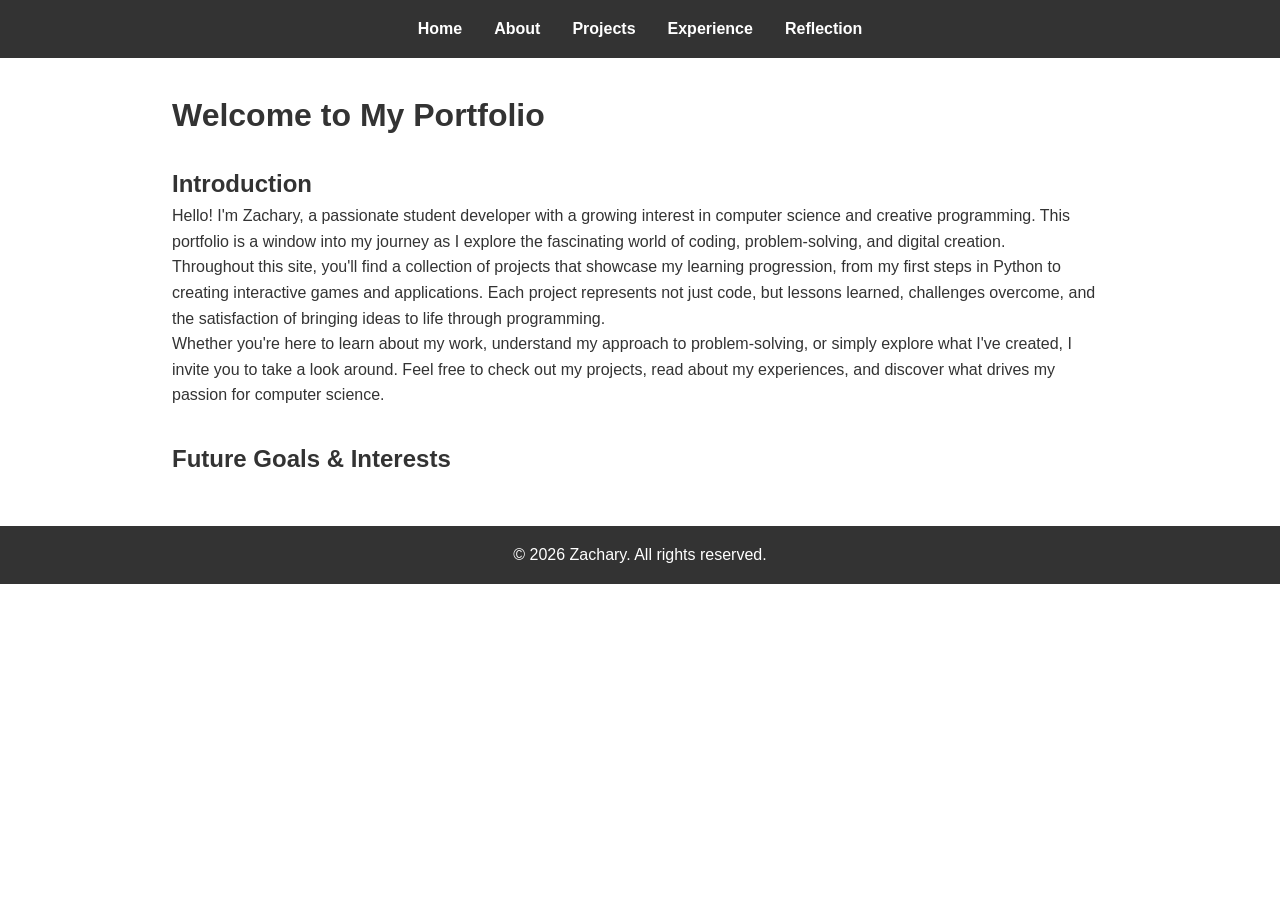
==== index.html @ 99aa601d "Add warm introduction section to homepage" ====
<!DOCTYPE html>
<html lang="en">
<head>
    <meta charset="UTF-8">
    <meta name="viewport" content="width=device-width, initial-scale=1.0">
    <title>Home - Portfolio</title>
    <link rel="stylesheet" href="style.css">
</head>
<body>
    <nav>
        <ul>
            <li><a href="index.html">Home</a></li>
            <li><a href="about.html">About</a></li>
            <li><a href="projects.html">Projects</a></li>
            <li><a href="experience.html">Experience</a></li>
            <li><a href="reflection.html">Reflection</a></li>
        </ul>
    </nav>

    <main>
        <h1>Welcome to My Portfolio</h1>
        
        <section>
            <h2>Introduction</h2>
            <p>Hello! I'm Zachary, a passionate student developer with a growing interest in computer science and creative programming. This portfolio is a window into my journey as I explore the fascinating world of coding, problem-solving, and digital creation.</p>
            <p>Throughout this site, you'll find a collection of projects that showcase my learning progression, from my first steps in Python to creating interactive games and applications. Each project represents not just code, but lessons learned, challenges overcome, and the satisfaction of bringing ideas to life through programming.</p>
            <p>Whether you're here to learn about my work, understand my approach to problem-solving, or simply explore what I've created, I invite you to take a look around. Feel free to check out my projects, read about my experiences, and discover what drives my passion for computer science.</p>
        </section>

        <section>
            <h2>Future Goals & Interests</h2>
            <!-- ADD YOUR FUTURE GOALS AND INTERESTS HERE -->
        </section>
    </main>

    <footer>
        <p>&copy; 2026 Zachary. All rights reserved.</p>
    </footer>
</body>
</html>
---- style.css ----
/* Portfolio Stylesheet */

* {
    margin: 0;
    padding: 0;
    box-sizing: border-box;
}

body {
    font-family: Arial, sans-serif;
    line-height: 1.6;
    color: #333;
}

/* Navigation */
nav {
    background-color: #333;
    padding: 1rem 0;
    position: sticky;
    top: 0;
}

nav ul {
    list-style: none;
    display: flex;
    justify-content: center;
    gap: 2rem;
}

nav a {
    color: white;
    text-decoration: none;
    font-weight: bold;
}

nav a:hover {
    color: #ddd;
}

/* Main Content */
main {
    max-width: 1000px;
    margin: 2rem auto;
    padding: 0 2rem;
}

h1 {
    margin-bottom: 1.5rem;
    color: #333;
}

section {
    margin-bottom: 2rem;
}

/* Footer */
footer {
    background-color: #333;
    color: white;
    text-align: center;
    padding: 1rem;
    margin-top: 3rem;
}

/* Responsive Design */
@media (max-width: 768px) {
    nav ul {
        flex-direction: column;
        gap: 0.5rem;
        text-align: center;
    }

    main {
        padding: 0 1rem;
    }
}
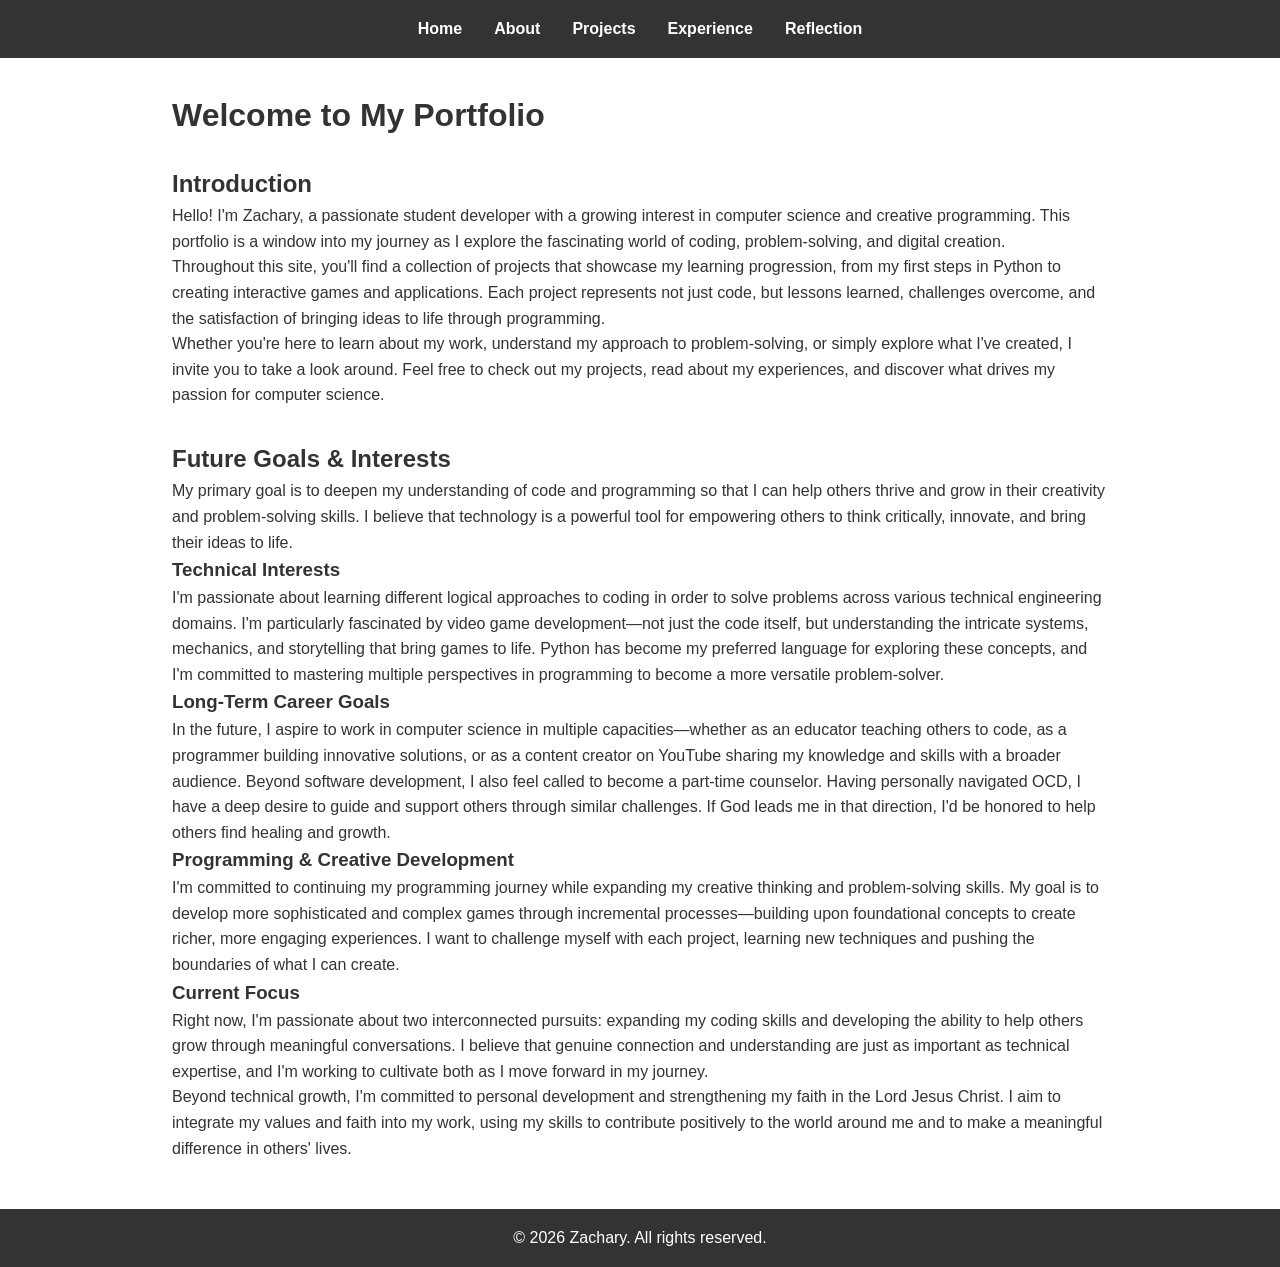
==== commit 0ed16057: "Add Programming & Creative Development section focusing on creating complex games through incrementa" ====
--- a/index.html
+++ b/index.html
@@ -29,7 +29,21 @@
 
         <section>
             <h2>Future Goals & Interests</h2>
-            <!-- ADD YOUR FUTURE GOALS AND INTERESTS HERE -->
+            <p>My primary goal is to deepen my understanding of code and programming so that I can help others thrive and grow in their creativity and problem-solving skills. I believe that technology is a powerful tool for empowering others to think critically, innovate, and bring their ideas to life.</p>
+            
+            <h3>Technical Interests</h3>
+            <p>I'm passionate about learning different logical approaches to coding in order to solve problems across various technical engineering domains. I'm particularly fascinated by video game development—not just the code itself, but understanding the intricate systems, mechanics, and storytelling that bring games to life. Python has become my preferred language for exploring these concepts, and I'm committed to mastering multiple perspectives in programming to become a more versatile problem-solver.</p>
+            
+            <h3>Long-Term Career Goals</h3>
+            <p>In the future, I aspire to work in computer science in multiple capacities—whether as an educator teaching others to code, as a programmer building innovative solutions, or as a content creator on YouTube sharing my knowledge and skills with a broader audience. Beyond software development, I also feel called to become a part-time counselor. Having personally navigated OCD, I have a deep desire to guide and support others through similar challenges. If God leads me in that direction, I'd be honored to help others find healing and growth.</p>
+            
+            <h3>Programming & Creative Development</h3>
+            <p>I'm committed to continuing my programming journey while expanding my creative thinking and problem-solving skills. My goal is to develop more sophisticated and complex games through incremental processes—building upon foundational concepts to create richer, more engaging experiences. I want to challenge myself with each project, learning new techniques and pushing the boundaries of what I can create.</p>
+            
+            <h3>Current Focus</h3>
+            <p>Right now, I'm passionate about two interconnected pursuits: expanding my coding skills and developing the ability to help others grow through meaningful conversations. I believe that genuine connection and understanding are just as important as technical expertise, and I'm working to cultivate both as I move forward in my journey.</p>
+            
+            <p>Beyond technical growth, I'm committed to personal development and strengthening my faith in the Lord Jesus Christ. I aim to integrate my values and faith into my work, using my skills to contribute positively to the world around me and to make a meaningful difference in others' lives.</p>
         </section>
     </main>
 
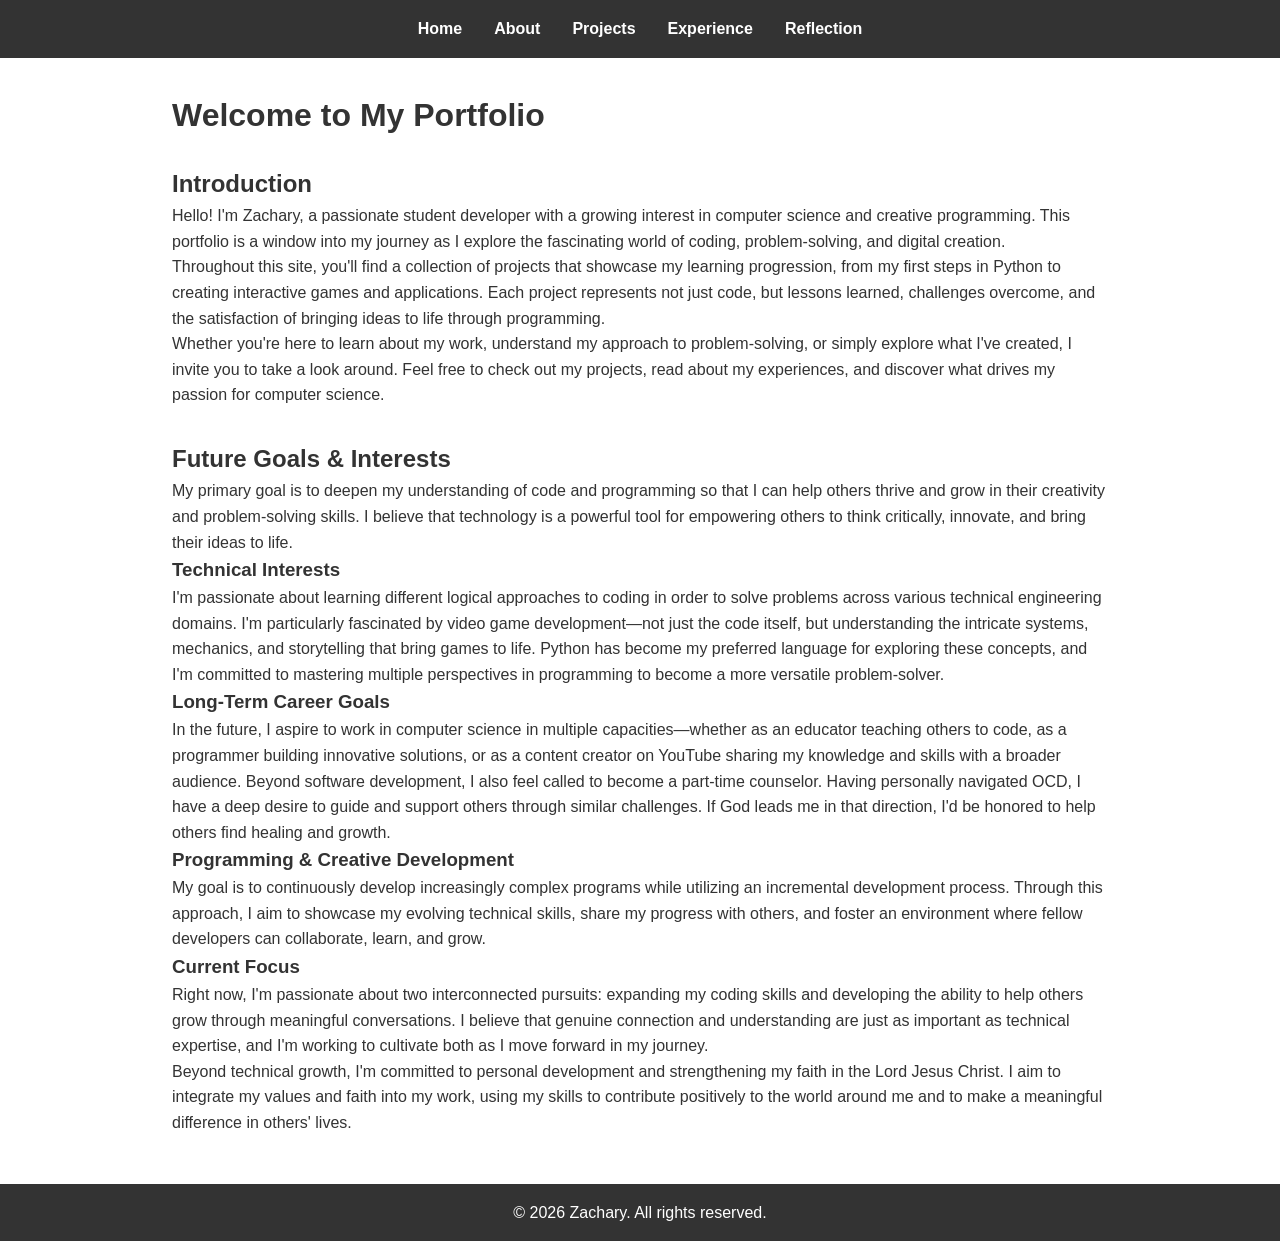
==== commit 4d665576: "Update index.html" ====
--- a/index.html
+++ b/index.html
@@ -19,7 +19,7 @@
 
     <main>
         <h1>Welcome to My Portfolio</h1>
-        
+
         <section>
             <h2>Introduction</h2>
             <p>Hello! I'm Zachary, a passionate student developer with a growing interest in computer science and creative programming. This portfolio is a window into my journey as I explore the fascinating world of coding, problem-solving, and digital creation.</p>
@@ -38,7 +38,7 @@
             <p>In the future, I aspire to work in computer science in multiple capacities—whether as an educator teaching others to code, as a programmer building innovative solutions, or as a content creator on YouTube sharing my knowledge and skills with a broader audience. Beyond software development, I also feel called to become a part-time counselor. Having personally navigated OCD, I have a deep desire to guide and support others through similar challenges. If God leads me in that direction, I'd be honored to help others find healing and growth.</p>
             
             <h3>Programming & Creative Development</h3>
-            <p>I'm committed to continuing my programming journey while expanding my creative thinking and problem-solving skills. My goal is to develop more sophisticated and complex games through incremental processes—building upon foundational concepts to create richer, more engaging experiences. I want to challenge myself with each project, learning new techniques and pushing the boundaries of what I can create.</p>
+            <p>My goal is to continuously develop increasingly complex programs while utilizing an incremental development process. Through this approach, I aim to showcase my evolving technical skills, share my progress with others, and foster an environment where fellow developers can collaborate, learn, and grow.</p>
             
             <h3>Current Focus</h3>
             <p>Right now, I'm passionate about two interconnected pursuits: expanding my coding skills and developing the ability to help others grow through meaningful conversations. I believe that genuine connection and understanding are just as important as technical expertise, and I'm working to cultivate both as I move forward in my journey.</p>
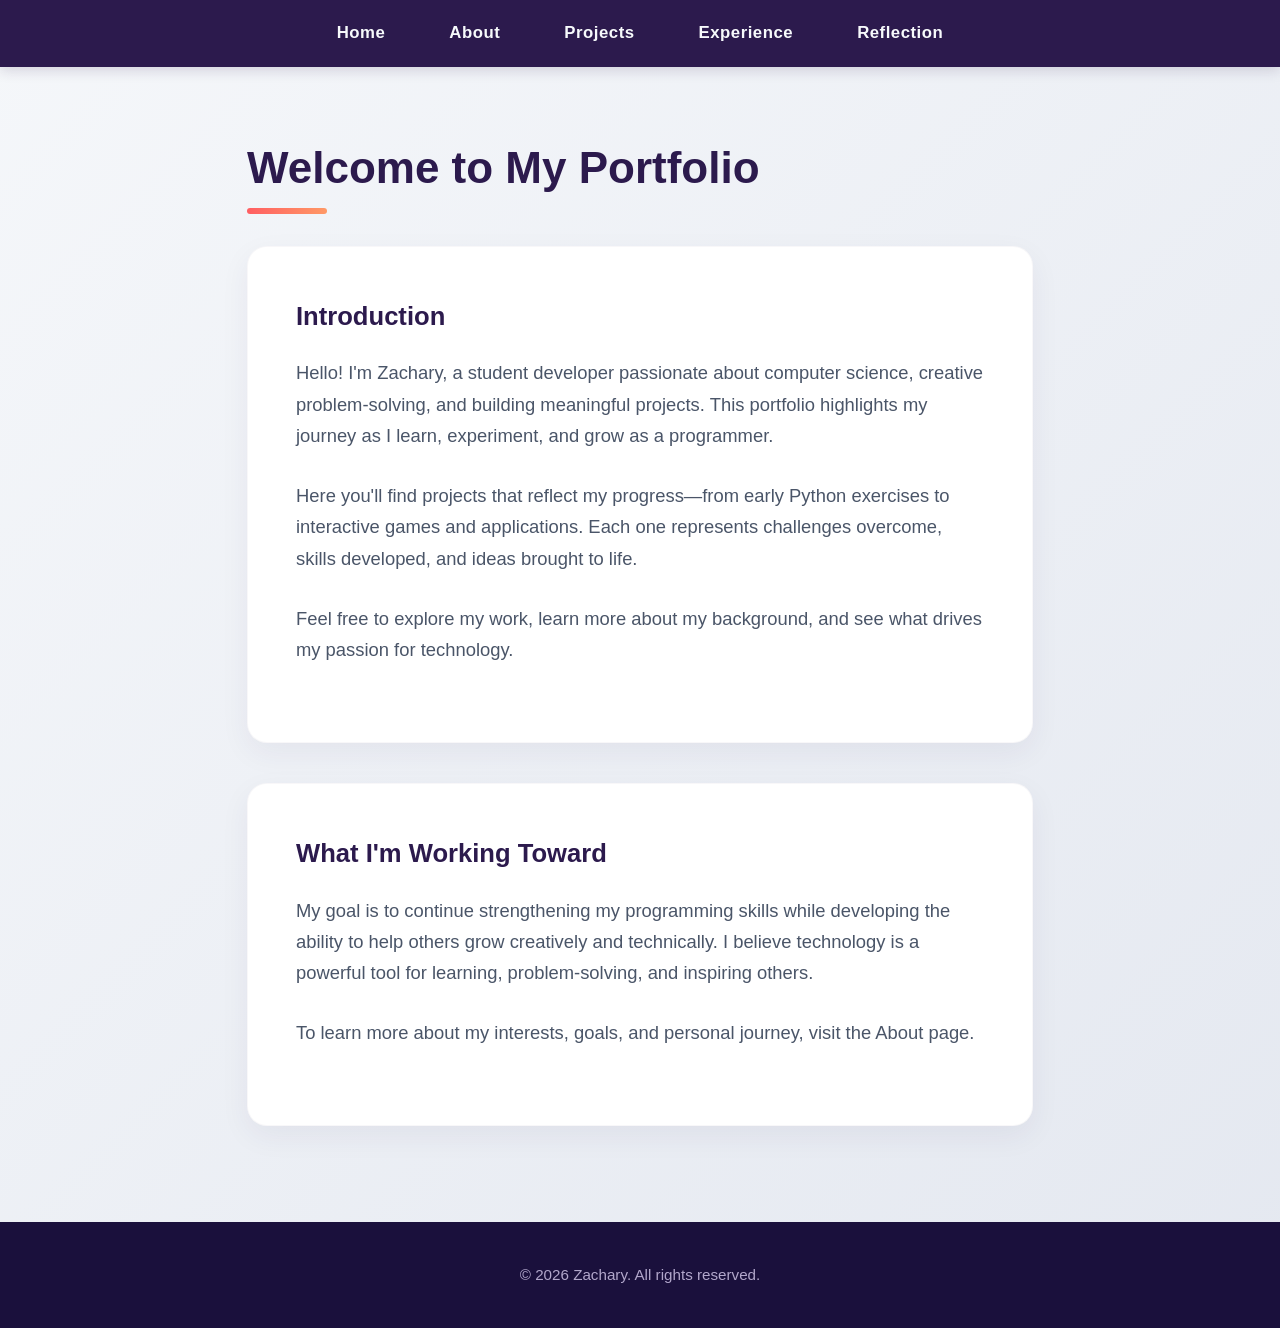
==== commit 78c22e21: "Update index.html" ====
--- a/index.html
+++ b/index.html
@@ -17,33 +17,20 @@
         </ul>
     </nav>
 
-    <main>
+    <main class="container">
         <h1>Welcome to My Portfolio</h1>
 
         <section>
             <h2>Introduction</h2>
-            <p>Hello! I'm Zachary, a passionate student developer with a growing interest in computer science and creative programming. This portfolio is a window into my journey as I explore the fascinating world of coding, problem-solving, and digital creation.</p>
-            <p>Throughout this site, you'll find a collection of projects that showcase my learning progression, from my first steps in Python to creating interactive games and applications. Each project represents not just code, but lessons learned, challenges overcome, and the satisfaction of bringing ideas to life through programming.</p>
-            <p>Whether you're here to learn about my work, understand my approach to problem-solving, or simply explore what I've created, I invite you to take a look around. Feel free to check out my projects, read about my experiences, and discover what drives my passion for computer science.</p>
+            <p>Hello! I'm Zachary, a student developer passionate about computer science, creative problem‑solving, and building meaningful projects. This portfolio highlights my journey as I learn, experiment, and grow as a programmer.</p>
+            <p>Here you'll find projects that reflect my progress—from early Python exercises to interactive games and applications. Each one represents challenges overcome, skills developed, and ideas brought to life.</p>
+            <p>Feel free to explore my work, learn more about my background, and see what drives my passion for technology.</p>
         </section>
 
         <section>
-            <h2>Future Goals & Interests</h2>
-            <p>My primary goal is to deepen my understanding of code and programming so that I can help others thrive and grow in their creativity and problem-solving skills. I believe that technology is a powerful tool for empowering others to think critically, innovate, and bring their ideas to life.</p>
-            
-            <h3>Technical Interests</h3>
-            <p>I'm passionate about learning different logical approaches to coding in order to solve problems across various technical engineering domains. I'm particularly fascinated by video game development—not just the code itself, but understanding the intricate systems, mechanics, and storytelling that bring games to life. Python has become my preferred language for exploring these concepts, and I'm committed to mastering multiple perspectives in programming to become a more versatile problem-solver.</p>
-            
-            <h3>Long-Term Career Goals</h3>
-            <p>In the future, I aspire to work in computer science in multiple capacities—whether as an educator teaching others to code, as a programmer building innovative solutions, or as a content creator on YouTube sharing my knowledge and skills with a broader audience. Beyond software development, I also feel called to become a part-time counselor. Having personally navigated OCD, I have a deep desire to guide and support others through similar challenges. If God leads me in that direction, I'd be honored to help others find healing and growth.</p>
-            
-            <h3>Programming & Creative Development</h3>
-            <p>My goal is to continuously develop increasingly complex programs while utilizing an incremental development process. Through this approach, I aim to showcase my evolving technical skills, share my progress with others, and foster an environment where fellow developers can collaborate, learn, and grow.</p>
-            
-            <h3>Current Focus</h3>
-            <p>Right now, I'm passionate about two interconnected pursuits: expanding my coding skills and developing the ability to help others grow through meaningful conversations. I believe that genuine connection and understanding are just as important as technical expertise, and I'm working to cultivate both as I move forward in my journey.</p>
-            
-            <p>Beyond technical growth, I'm committed to personal development and strengthening my faith in the Lord Jesus Christ. I aim to integrate my values and faith into my work, using my skills to contribute positively to the world around me and to make a meaningful difference in others' lives.</p>
+            <h2>What I'm Working Toward</h2>
+            <p>My goal is to continue strengthening my programming skills while developing the ability to help others grow creatively and technically. I believe technology is a powerful tool for learning, problem‑solving, and inspiring others.</p>
+            <p>To learn more about my interests, goals, and personal journey, visit the About page.</p>
         </section>
     </main>
 
--- a/style.css
+++ b/style.css
@@ -7,70 +7,166 @@
 }
 
 body {
-    font-family: Arial, sans-serif;
-    line-height: 1.6;
-    color: #333;
+    font-family: 'Quicksand', 'Segoe UI', Roboto, sans-serif;
+    line-height: 1.7;
+    color: #2d3748;
+    background: linear-gradient(135deg, #f5f7fa 0%, #e4e8f0 100%);
+    min-height: 100vh;
 }
 
 /* Navigation */
 nav {
-    background-color: #333;
-    padding: 1rem 0;
+    background-color: #2c1a4d; 
+    padding: 1.2rem 0;
     position: sticky;
     top: 0;
+    z-index: 100;
+    box-shadow: 0 4px 12px rgba(44, 26, 77, 0.15);
 }
 
 nav ul {
     list-style: none;
     display: flex;
     justify-content: center;
-    gap: 2rem;
+    gap: 2.5rem;
 }
 
 nav a {
-    color: white;
+    color: #f7fafc;
     text-decoration: none;
-    font-weight: bold;
+    font-weight: 700;
+    font-size: 1.05rem;
+    letter-spacing: 0.5px;
+    transition: all 0.3s ease;
+    padding: 0.25rem 0.75rem;
+    border-radius: 8px;
 }
 
 nav a:hover {
-    color: #ddd;
+    color: #2c1a4d;
+    background-color: #00f2fe;
+    transform: translateY(-2px);
 }
 
-/* Main Content */
+/* Main Layout */
 main {
-    max-width: 1000px;
-    margin: 2rem auto;
+    max-width: 850px;
+    margin: 4rem auto;
     padding: 0 2rem;
 }
 
 h1 {
-    margin-bottom: 1.5rem;
-    color: #333;
+    font-size: 2.75rem;
+    margin-bottom: 2.5rem;
+    color: #2c1a4d;
+    font-weight: 800;
+    position: relative;
+    display: inline-block;
 }
 
-section {
-    margin-bottom: 2rem;
+h1::after {
+    content: '';
+    position: absolute;
+    bottom: -8px;
+    left: 0;
+    width: 80px;
+    height: 6px;
+    background: linear-gradient(90deg, #ff5e62, #ff9966);
+    border-radius: 10px;
+}
+
+/* Project Cards */
+section, .project {
+    background: #ffffff;
+    padding: 3rem;
+    border-radius: 20px;
+    box-shadow: 0 10px 30px rgba(44, 26, 77, 0.06);
+    border: 1px solid rgba(44, 26, 77, 0.03);
+    margin-bottom: 2.5rem;
+}
+
+section p, .project p {
+    margin-bottom: 1.8rem;
+    font-size: 1.15rem;
+    color: #4a5568;
+}
+
+h2 {
+    color: #2c1a4d;
+    font-size: 1.6rem;
+    margin-bottom: 1.2rem;
+    font-weight: 700;
+}
+
+h3 {
+    color: #ff5e62;
+    font-size: 1.15rem;
+    margin-top: 1.5rem;
+    margin-bottom: 0.4rem;
+    font-weight: 700;
+    text-transform: uppercase;
+    letter-spacing: 0.5px;
+}
+
+/* Game Embed Styling */
+.game-container {
+    position: relative;
+    width: 100%;
+    padding-top: 56.25%; /* Responsive 16:9 */
+    margin: 1.5rem 0 0.5rem 0;
+    border-radius: 12px;
+    overflow: hidden;
+    box-shadow: 0 8px 24px rgba(44, 26, 77, 0.12);
+    border: 3px solid #2c1a4d;
+}
+
+.game-container iframe {
+    position: absolute;
+    top: 0;
+    left: 0;
+    width: 100%;
+    height: 100%;
+    border: none;
+    background-color: #000;
+}
+
+.game-tip {
+    font-size: 0.95rem;
+    font-weight: 700;
+    color: #ff5e62;
+    text-align: center;
+    margin-bottom: 1.5rem;
+    letter-spacing: 0.5px;
 }
 
 /* Footer */
 footer {
-    background-color: #333;
-    color: white;
+    background-color: #1a103c;
+    color: #b2a7cb;
     text-align: center;
-    padding: 1rem;
-    margin-top: 3rem;
+    padding: 2.5rem 1rem;
+    margin-top: 6rem;
+    font-size: 0.95rem;
+    font-weight: 500;
 }
 
-/* Responsive Design */
+/* Responsive */
 @media (max-width: 768px) {
     nav ul {
         flex-direction: column;
-        gap: 0.5rem;
-        text-align: center;
+        gap: 0.6rem;
     }
 
     main {
-        padding: 0 1rem;
+        margin: 2rem auto;
+        padding: 0 1.5rem;
+    }
+
+    h1 {
+        font-size: 2.2rem;
+    }
+
+    section, .project {
+        padding: 2rem 1.5rem;
     }
 }
